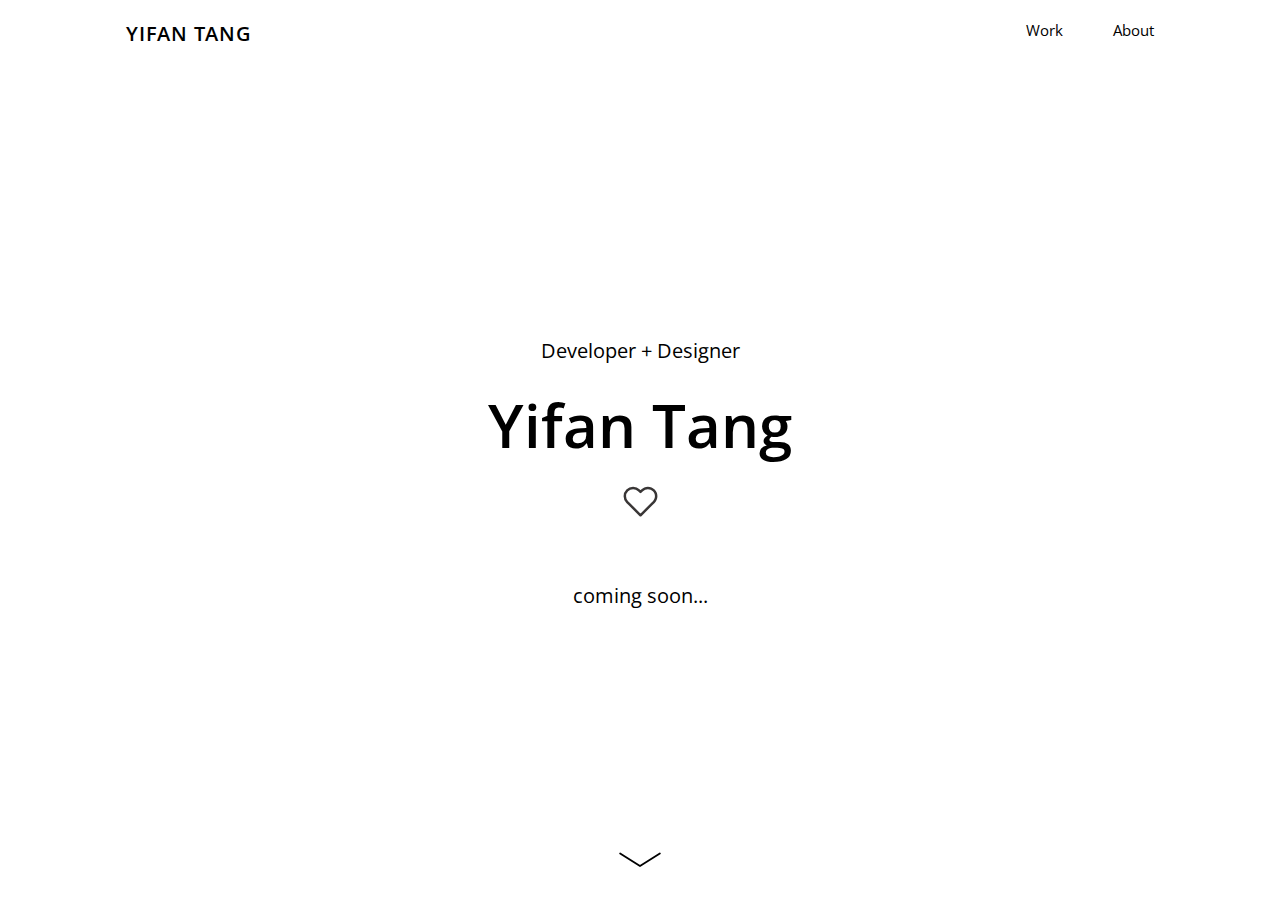
==== index.html @ 67580a28 "Add files via upload" ====
<!DOCTYPE html>
<html lang="en">
  <head>
    <meta charset="utf-8" />
    <title>Yifan Tang &ndash; Portfolio</title>
    <!-- <script src="" defer></script> -->
    <link rel="stylesheet" href="landing.css" />
    <link rel="preconnect" href="https://fonts.googleapis.com" />
    <link rel="preconnect" href="https://fonts.gstatic.com" crossorigin />
    <link
      href="https://fonts.googleapis.com/css2?family=Open+Sans:ital,wght@0,400;0,600;0,700;1,400;1,600;1,700&display=swap"
      rel="stylesheet"
    />
  </head>
  <body>
    <header>
      <div id="header-full-name-div">
        <a href="">YIFAN TANG</a>
      </div>
      <nav id="header-nav">
        <a href="">Work</a>
        <a href="">About</a>
      </nav>
    </header>

    <main>
      <section id="landing-section">
        <div>
          <p>Developer + Designer</p>
          <p>Yifan Tang</p>
          <svg
            xmlns="http://www.w3.org/2000/svg"
            width="35"
            height="31"
            viewBox="0 0 35 31"
            fill="none"
          >
            <path
              d="M30.7604 4.3589C29.9943 3.59241 29.0846 2.98437 28.0835 2.56953C27.0823 2.15468 26.0092 1.94116 24.9254 1.94116C23.8417 1.94116 22.7686 2.15468 21.7674 2.56953C20.7662 2.98437 19.8566 3.59241 19.0904 4.3589L17.5004 5.9489L15.9104 4.3589C14.3629 2.81136 12.264 1.94196 10.0754 1.94196C7.88687 1.94196 5.78796 2.81136 4.24042 4.3589C2.69288 5.90644 1.82349 8.00535 1.82349 10.1939C1.82349 12.3824 2.69288 14.4814 4.24042 16.0289L5.83042 17.6189L17.5004 29.2889L29.1704 17.6189L30.7604 16.0289C31.5269 15.2628 32.135 14.3531 32.5498 13.3519C32.9646 12.3507 33.1782 11.2776 33.1782 10.1939C33.1782 9.11017 32.9646 8.03706 32.5498 7.03587C32.135 6.03468 31.5269 5.12503 30.7604 4.3589Z"
              stroke="#393636"
              stroke-width="2.5"
              stroke-linecap="round"
              stroke-linejoin="round"
            />
          </svg>
          <p>coming soon...</p>
        </div>
        <svg
          id="down-caret"
          xmlns="http://www.w3.org/2000/svg"
          width="60"
          height="60"
          viewBox="0 0 130 130"
          fill="none"
        >
          <path
            d="M22 51L65 78.041L108 51"
            stroke="black"
            stroke-width="4"
            stroke-linecap="round"
            stroke-linejoin="round"
          />
        </svg>
      </section>
    </main>
  </body>
</html>
---- landing.css ----
/* || FOR TESTING PURPOSES ONLY */

/* header {
  border-style: dashed;
  border-color: blue;
}

header > div,
header > nav {
  border-style: dashed;
  border-color: green;
}

nav > a {
  border-style: dashed;
  border-color: yellow;
} */

/* main {
  border-style: dashed;
  border-color: blue;
}

main > section {
  border-style: dashed;
  border-color: green;
}

#landing-section > div {
  border-style: dashed;
  border-color: yellow;
}

#landing-section > div > p {
  border-style: dashed;
  border-color: blue;
}

#landing-section > svg {
  border-style: dashed;
  border-color: yellow;
} */

footer {
  border-style: dashed;
  border-color: blue;
}

img {
  display: block;
}

/* || GENERAL STYLES */

a {
  text-decoration-color: transparent;
  text-underline-offset: 5px;
  color: black;
}

/* || BODY */

body {
  /* background image */
  background-image: url(assets/images/landing\ gradient.png);
  background-repeat: no-repeat;

  /* Flex Container */
  display: flex;
  flex-direction: column;

  margin: 0;
  font-family: 'Open Sans', sans-serif;
}

/* || HEADER */

header {
  /* flex container */
  display: flex;
  flex-direction: row;
  justify-content: space-around;
  padding: 20px;
  font-size: 20px;

  height: 5vh;
  box-sizing: border-box;
}

#header-full-name-div {
  margin-right: 40vw;
  font-weight: 600; /*idk if I want it slightly bolded*/
  letter-spacing: 0.75px;
}

#header-nav {
  display: flex;
  flex-direction: row;
}

#header-nav > a {
  margin-left: 50px;
  font-size: 15px;
  transition: text-decoration 0.4s ease;
}

#header-nav > a:hover {
  text-decoration-color: black;
}

/* || MAIN */

#landing-section {
  /* ensures landing section is always the same height as the screen */
  height: 95vh;
  box-sizing: border-box;

  display: flex;
  flex-direction: column;
  justify-content: center;
  align-items: center;

  text-align: center;
}

#landing-section p {
  margin: 0;
  padding: 10px;
}

#landing-section svg {
  padding: 10px;
}

#landing-section > div > p:first-child {
  font-size: 20px;
  /* font-weight: 600; */
}

#landing-section > div > p:nth-child(2) {
  font-size: 60px;
  font-weight: 600;
}

#down-caret {
  position: absolute;
  bottom: 0%;
}

#landing-section > div > p:nth-child(4) {
  font-size: 20px;
  font-weight: 400;
  margin-top: 40px;
}

/* || FOOTER */

footer {
  background-color: rgb(244, 244, 244);
  /* margin-top: auto; */
}
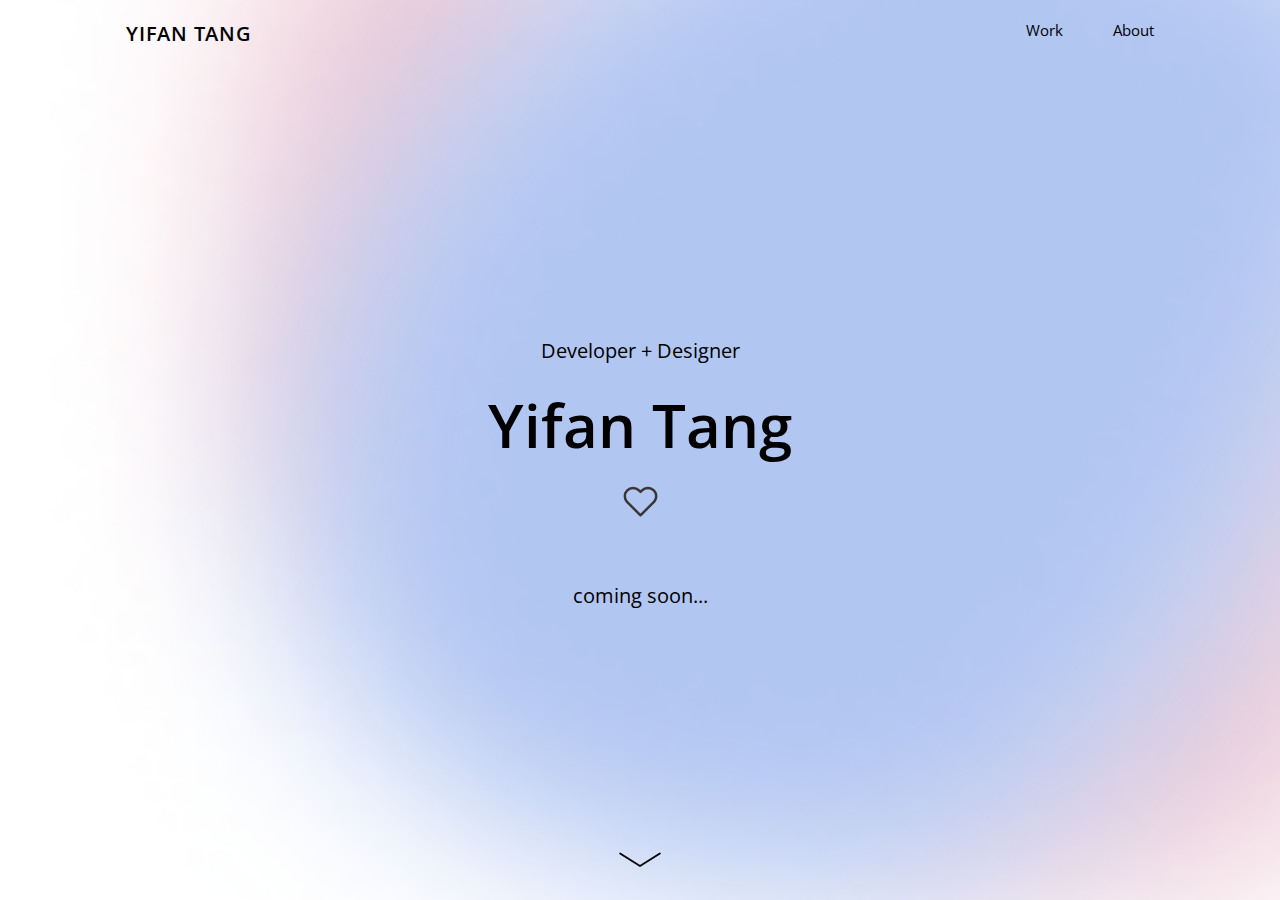
==== commit 6248c172: "Add files via upload" ====
--- a/index.html
+++ b/index.html
@@ -4,7 +4,7 @@
     <meta charset="utf-8" />
     <title>Yifan Tang &ndash; Portfolio</title>
     <!-- <script src="" defer></script> -->
-    <link rel="stylesheet" href="landing.css" />
+    <link rel="stylesheet" href="temp.css" />
     <link rel="preconnect" href="https://fonts.googleapis.com" />
     <link rel="preconnect" href="https://fonts.gstatic.com" crossorigin />
     <link
--- a/temp.css
+++ b/temp.css
@@ -0,0 +1,162 @@
+/* || FOR TESTING PURPOSES ONLY */
+
+/* header {
+  border-style: dashed;
+  border-color: blue;
+}
+
+header > div,
+header > nav {
+  border-style: dashed;
+  border-color: green;
+}
+
+nav > a {
+  border-style: dashed;
+  border-color: yellow;
+} */
+
+/* main {
+  border-style: dashed;
+  border-color: blue;
+}
+
+main > section {
+  border-style: dashed;
+  border-color: green;
+}
+
+#landing-section > div {
+  border-style: dashed;
+  border-color: yellow;
+}
+
+#landing-section > div > p {
+  border-style: dashed;
+  border-color: blue;
+}
+
+#landing-section > svg {
+  border-style: dashed;
+  border-color: yellow;
+} */
+
+footer {
+  border-style: dashed;
+  border-color: blue;
+}
+
+img {
+  display: block;
+}
+
+/* || GENERAL STYLES */
+
+a {
+  text-decoration-color: transparent;
+  text-underline-offset: 5px;
+  color: black;
+}
+
+/* || BODY */
+
+body {
+  /* background image */
+  background-image: url(cropped-gradient-background.png);
+  background-repeat: no-repeat;
+  background-size: cover;
+
+  /* Flex Container */
+  display: flex;
+  flex-direction: column;
+
+  margin: 0;
+  font-family: 'Open Sans', sans-serif;
+}
+
+/* || HEADER */
+
+header {
+  /* flex container */
+  display: flex;
+  flex-direction: row;
+  justify-content: space-around;
+  padding: 20px;
+  font-size: 20px;
+
+  height: 5vh;
+  box-sizing: border-box;
+}
+
+#header-full-name-div {
+  margin-right: 40vw;
+  font-weight: 600; /*idk if I want it slightly bolded*/
+  letter-spacing: 0.75px;
+}
+
+#header-nav {
+  display: flex;
+  flex-direction: row;
+}
+
+#header-nav > a {
+  margin-left: 50px;
+  font-size: 15px;
+  transition: text-decoration 0.4s ease;
+}
+
+#header-nav > a:hover {
+  text-decoration-color: black;
+}
+
+/* || MAIN */
+
+#landing-section {
+  /* ensures landing section is always the same height as the screen */
+  height: 95vh;
+  box-sizing: border-box;
+
+  display: flex;
+  flex-direction: column;
+  justify-content: center;
+  align-items: center;
+
+  text-align: center;
+}
+
+#landing-section p {
+  margin: 0;
+  padding: 10px;
+}
+
+#landing-section svg {
+  padding: 10px;
+}
+
+#landing-section > div > p:first-child {
+  font-size: 20px;
+  /* font-weight: 600; */
+}
+
+#landing-section > div > p:nth-child(2) {
+  font-size: 60px;
+  font-weight: 600;
+}
+
+#down-caret {
+  position: absolute;
+  bottom: 0%;
+}
+
+#landing-section > div > p:nth-child(4) {
+  font-size: 20px;
+  font-weight: 400;
+  margin-top: 40px;
+}
+
+/* || FOOTER */
+
+footer {
+  background-color: rgb(244, 244, 244);
+  /* margin-top: auto; */
+}
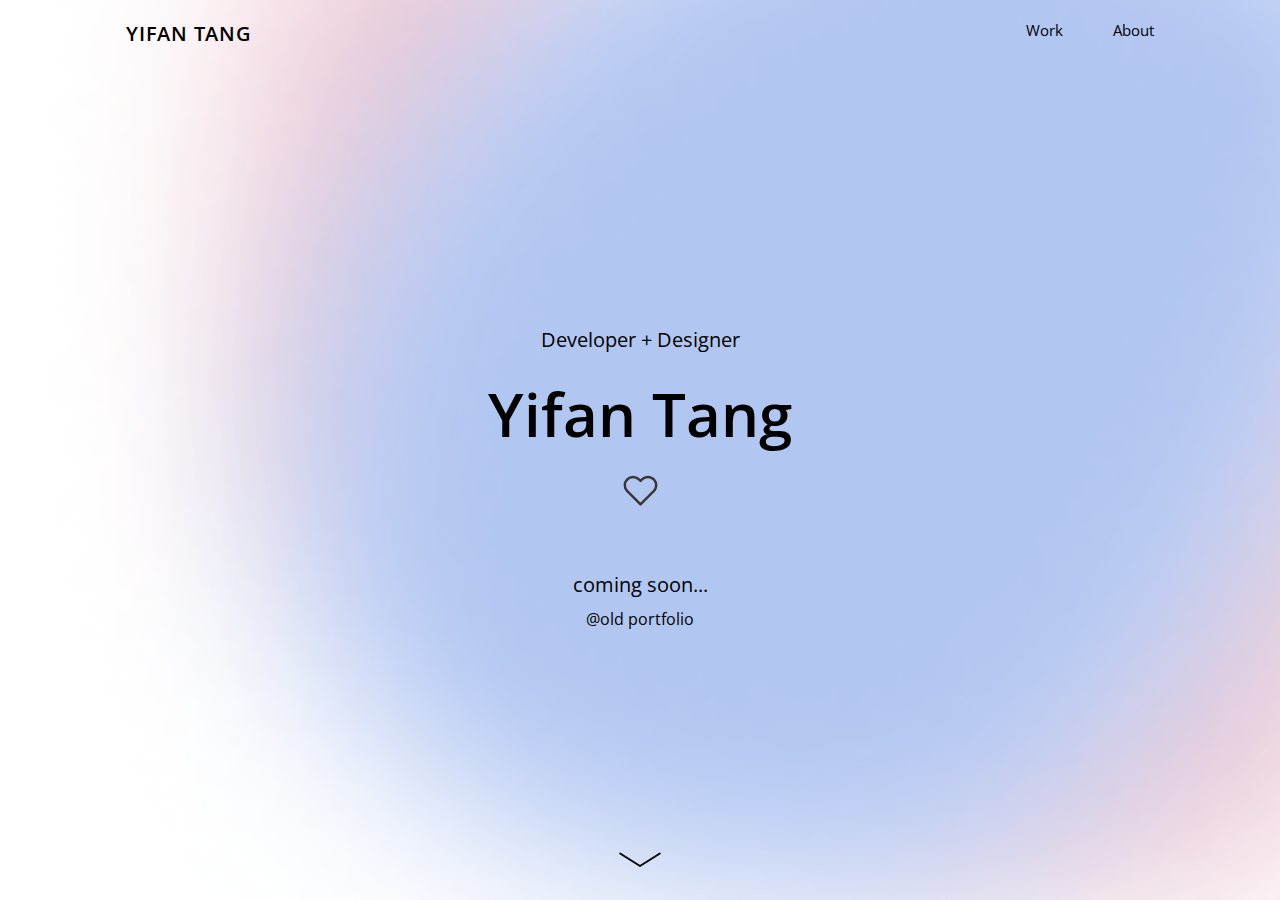
==== commit 81123cec: "Update index.html" ====
--- a/index.html
+++ b/index.html
@@ -44,6 +44,9 @@
             />
           </svg>
           <p>coming soon...</p>
+          <a href="https://yifant8.wixsite.com/portfolio" target="_blank"
+            >@old portfolio</a
+          >
         </div>
         <svg
           id="down-caret"
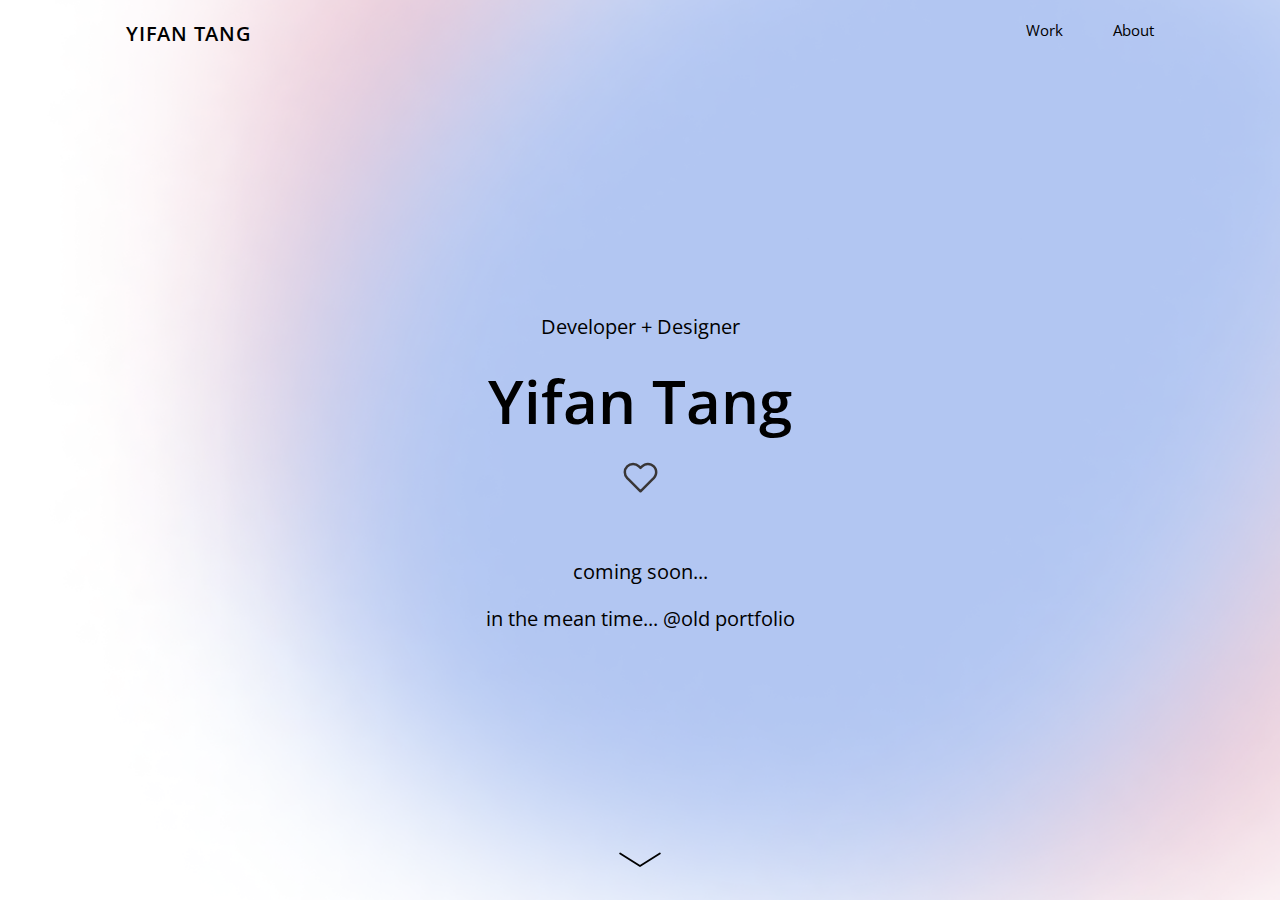
==== commit 855ab3d9: "Update index.html" ====
--- a/index.html
+++ b/index.html
@@ -44,9 +44,12 @@
             />
           </svg>
           <p>coming soon...</p>
-          <a href="https://yifant8.wixsite.com/portfolio" target="_blank"
-            >@old portfolio</a
-          >
+          <p>
+            in the mean time...
+            <a href="https://yifant8.wixsite.com/portfolio" target="_blank"
+              >@old portfolio</a
+            >
+          </p>
         </div>
         <svg
           id="down-caret"
--- a/temp.css
+++ b/temp.css
@@ -153,6 +153,22 @@
   font-weight: 400;
   margin-top: 40px;
 }
+#landing-section > div > p:nth-child(5) {
+  font-size: 20px;
+  font-weight: 400;
+}
+
+#landing-section > div > p > a {
+  font-size: 20px;
+  font-weight: 400;
+  text-underline-offset: 10px;
+  transition: color, text-decoration 0.4s ease;
+}
+
+#landing-section > div > p > a:hover {
+  text-decoration-color: rgba(0, 0, 0, 0.255);
+  color: rgba(0, 0, 0, 0.69);
+}
 
 /* || FOOTER */
 
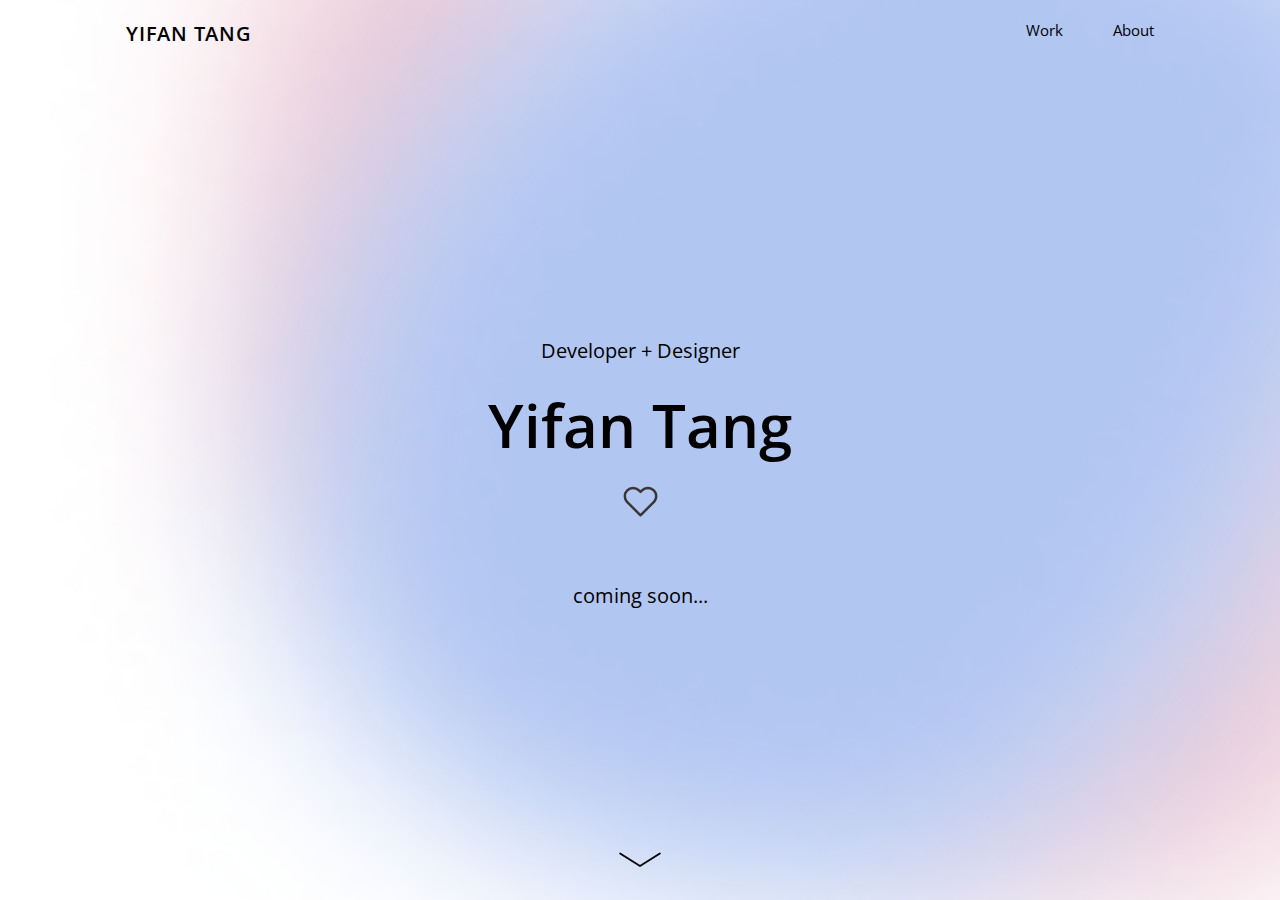
==== commit 9bab6a49: "Update index.html" ====
--- a/index.html
+++ b/index.html
@@ -44,12 +44,12 @@
             />
           </svg>
           <p>coming soon...</p>
-          <p>
+<!--           <p>
             in the mean time...
             <a href="https://yifant8.wixsite.com/portfolio" target="_blank"
               >@old portfolio</a
             >
-          </p>
+          </p> -->
         </div>
         <svg
           id="down-caret"
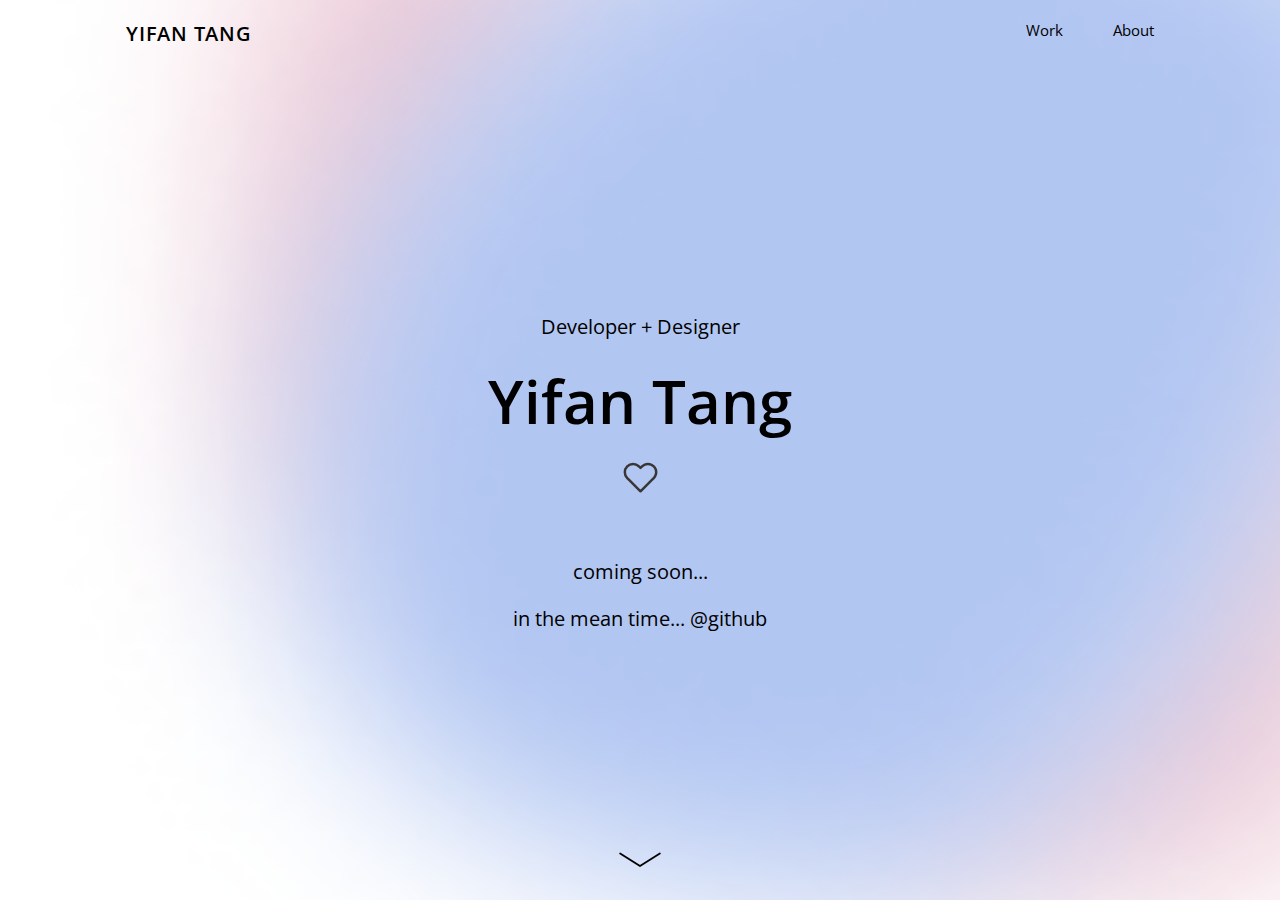
==== commit 1ae6ef6e: "Update index.html" ====
--- a/index.html
+++ b/index.html
@@ -44,12 +44,12 @@
             />
           </svg>
           <p>coming soon...</p>
-<!--           <p>
+          <p>
             in the mean time...
-            <a href="https://yifant8.wixsite.com/portfolio" target="_blank"
-              >@old portfolio</a
+            <a href="https://github.com/yifan441" target="_blank"
+              >@github</a
             >
-          </p> -->
+          </p>
         </div>
         <svg
           id="down-caret"
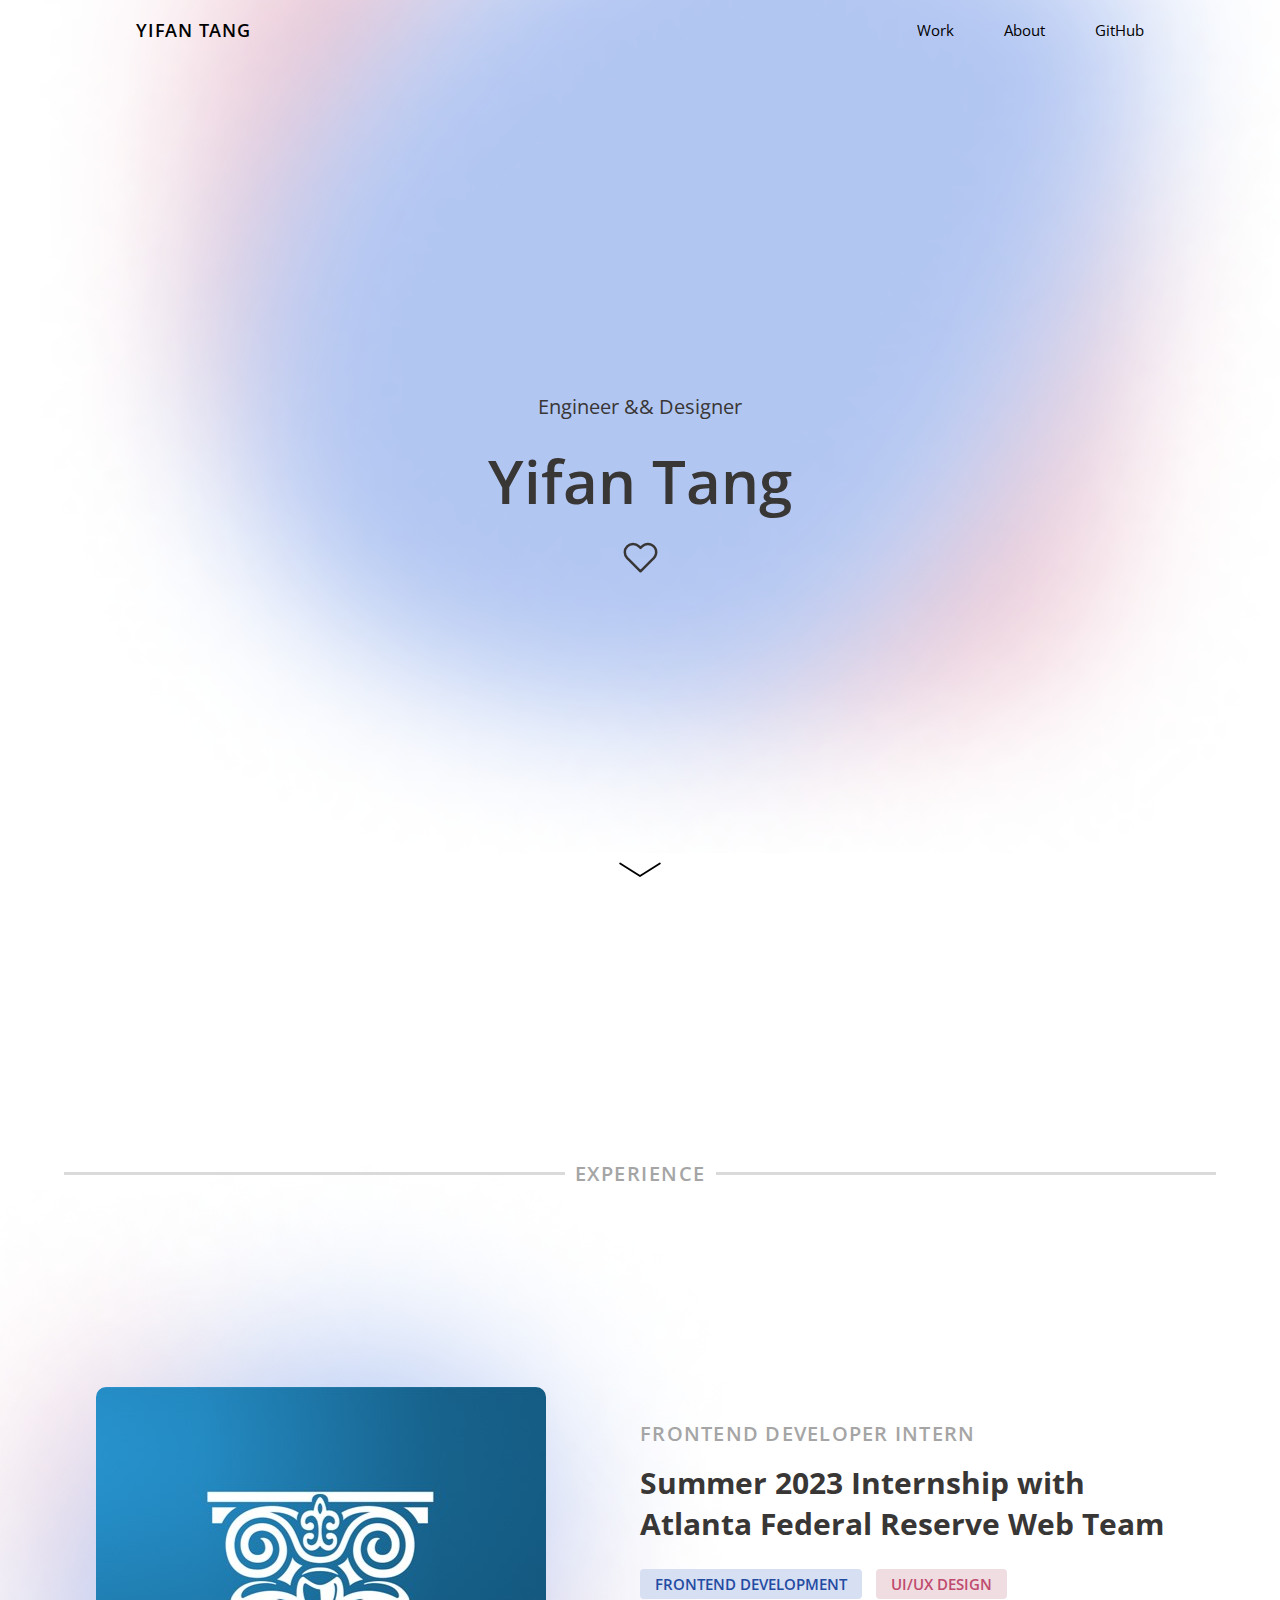
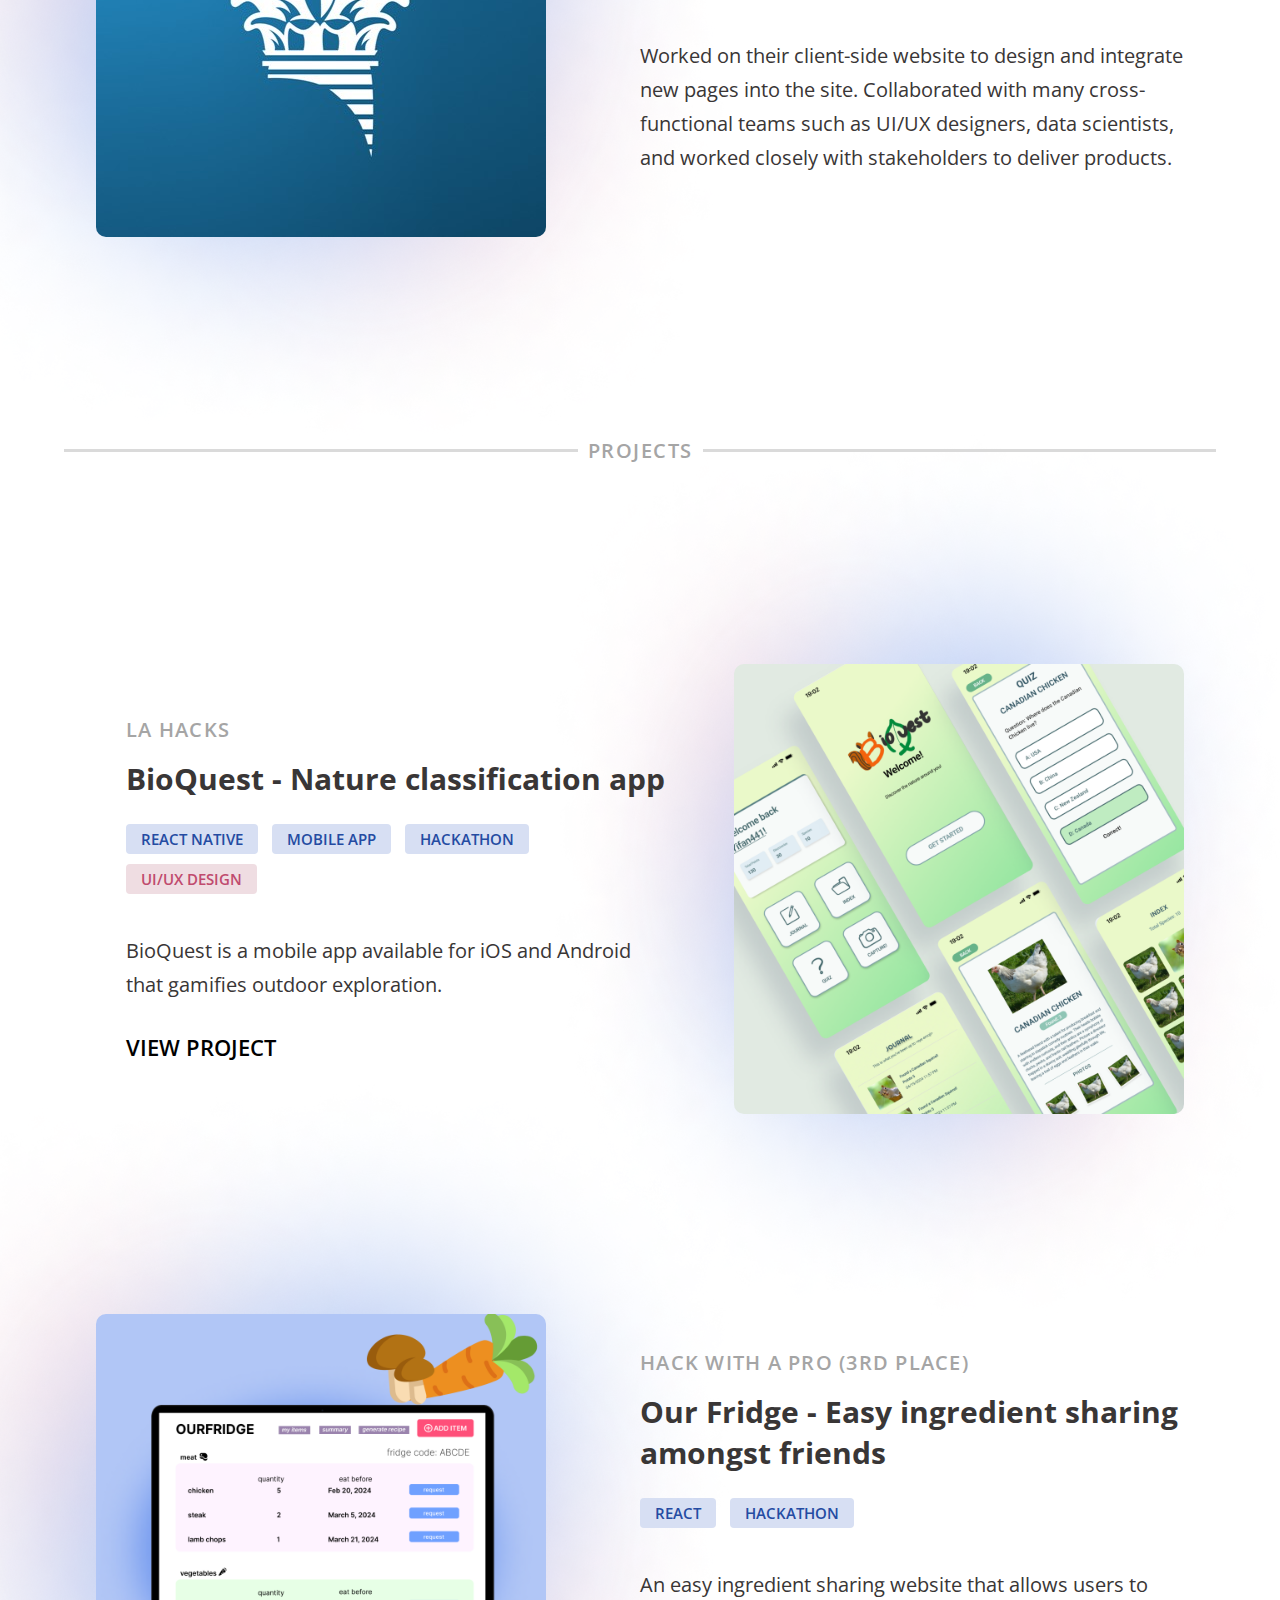
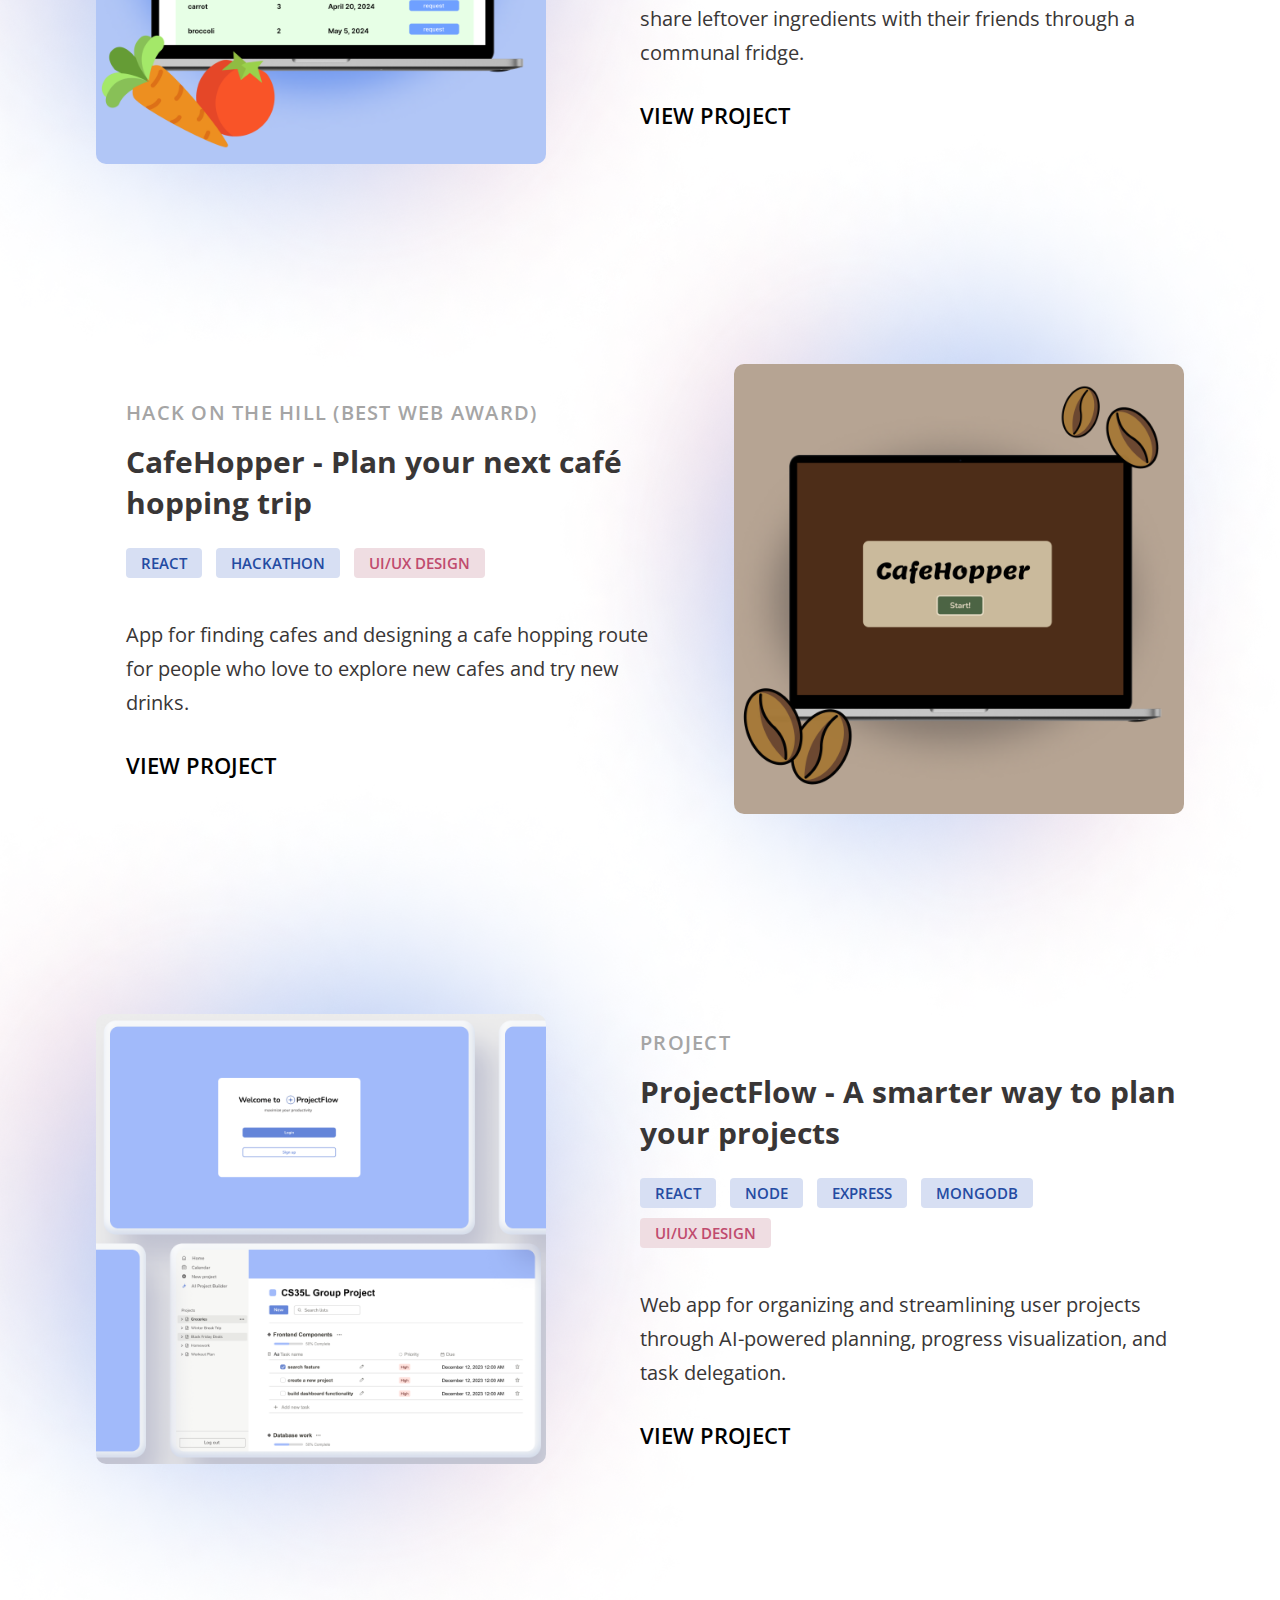
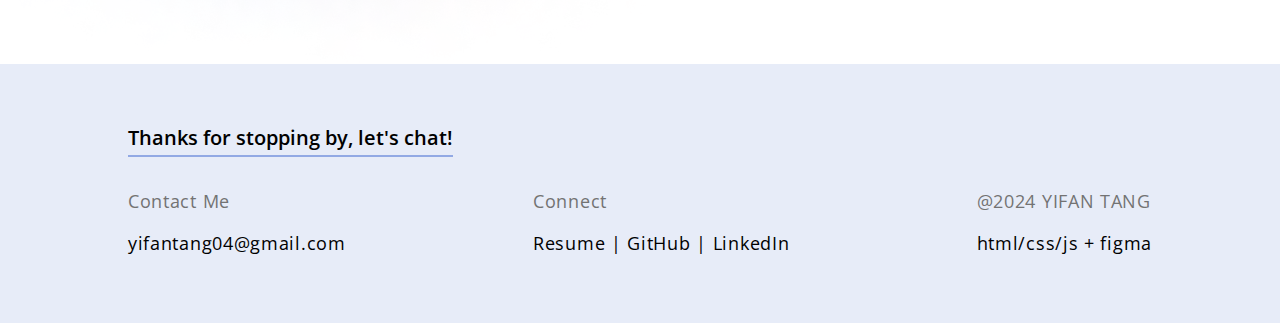
==== commit 9736ba02: "Updated portfolio" ====
--- a/index.html
+++ b/index.html
@@ -3,71 +3,214 @@
   <head>
     <meta charset="utf-8" />
     <title>Yifan Tang &ndash; Portfolio</title>
-    <!-- <script src="" defer></script> -->
-    <link rel="stylesheet" href="temp.css" />
+    <link rel="stylesheet" href="/styles/global.css" />
+    <link rel="stylesheet" href="/styles/index.css" />
     <link rel="preconnect" href="https://fonts.googleapis.com" />
     <link rel="preconnect" href="https://fonts.gstatic.com" crossorigin />
     <link
       href="https://fonts.googleapis.com/css2?family=Open+Sans:ital,wght@0,400;0,600;0,700;1,400;1,600;1,700&display=swap"
       rel="stylesheet"
     />
+    <link href="/assets/favicon.ico" rel="icon" type="image/x-icon" />
+    <link rel="shortcut icon" href="assets/favicon.ico" type="image/x-icon" />
+    <script src="scripts/index.js" defer></script>
   </head>
   <body>
     <header>
       <div id="header-full-name-div">
-        <a href="">YIFAN TANG</a>
+        <a href=".">YIFAN TANG</a>
       </div>
       <nav id="header-nav">
-        <a href="">Work</a>
-        <a href="">About</a>
+        <a href="#work-section" class="js-scroll-link">Work</a>
+        <a href="about.html">About</a>
+        <a href="https://github.com/yifan441" target="_blank" rel="noopener">GitHub</a>
       </nav>
     </header>
 
     <main>
       <section id="landing-section">
         <div>
-          <p>Developer + Designer</p>
+          <p>Engineer && Designer</p>
           <p>Yifan Tang</p>
-          <svg
-            xmlns="http://www.w3.org/2000/svg"
-            width="35"
-            height="31"
-            viewBox="0 0 35 31"
-            fill="none"
-          >
-            <path
-              d="M30.7604 4.3589C29.9943 3.59241 29.0846 2.98437 28.0835 2.56953C27.0823 2.15468 26.0092 1.94116 24.9254 1.94116C23.8417 1.94116 22.7686 2.15468 21.7674 2.56953C20.7662 2.98437 19.8566 3.59241 19.0904 4.3589L17.5004 5.9489L15.9104 4.3589C14.3629 2.81136 12.264 1.94196 10.0754 1.94196C7.88687 1.94196 5.78796 2.81136 4.24042 4.3589C2.69288 5.90644 1.82349 8.00535 1.82349 10.1939C1.82349 12.3824 2.69288 14.4814 4.24042 16.0289L5.83042 17.6189L17.5004 29.2889L29.1704 17.6189L30.7604 16.0289C31.5269 15.2628 32.135 14.3531 32.5498 13.3519C32.9646 12.3507 33.1782 11.2776 33.1782 10.1939C33.1782 9.11017 32.9646 8.03706 32.5498 7.03587C32.135 6.03468 31.5269 5.12503 30.7604 4.3589Z"
-              stroke="#393636"
-              stroke-width="2.5"
-              stroke-linecap="round"
-              stroke-linejoin="round"
+          <img src="assets/icons/heart.svg" alt="heart" class="heart-icon" />
+        </div>
+        <img
+          src="assets/icons/down-caret.svg"
+          id="down-caret"
+          class="js-scroll-link"
+          href="#work-section"
+          alt="down caret"
+        />
+      </section>
+      <section id="work-section">
+        <!-- TODO: add a scroll back to top button -->
+        <div class="word-divider-div">
+          <hr />
+          <span>EXPERIENCE</span>
+          <hr />
+        </div>
+        <div class="project">
+          <div class="project__image">
+            <img
+              src="assets/images/atlanta-fed-logo.jpg"
+              width="450"
+              height="450"
+              alt="Federal Reserve Bank of Atlanta Logo"
             />
-          </svg>
-          <p>coming soon...</p>
-          <p>
-            in the mean time...
-            <a href="https://github.com/yifan441" target="_blank"
-              >@github</a
-            >
-          </p>
-        </div>
-        <svg
-          id="down-caret"
-          xmlns="http://www.w3.org/2000/svg"
-          width="60"
-          height="60"
-          viewBox="0 0 130 130"
-          fill="none"
-        >
-          <path
-            d="M22 51L65 78.041L108 51"
-            stroke="black"
-            stroke-width="4"
-            stroke-linecap="round"
-            stroke-linejoin="round"
-          />
-        </svg>
+            <img src="assets/images/mini-landing-gradient.png" class="mini-gradient" />
+          </div>
+          <div class="project__description">
+            <p>FRONTEND DEVELOPER INTERN</p>
+            <h1>Summer 2023 Internship with Atlanta Federal Reserve Web Team</h1>
+            <div class="attributes">
+              <div class="attribute-tag purple">FRONTEND DEVELOPMENT</div>
+              <div class="attribute-tag pink">UI/UX DESIGN</div>
+            </div>
+            <p>
+              Worked on their client-side website to design and integrate new pages into the site. Collaborated with
+              many cross-functional teams such as UI/UX designers, data scientists, and worked closely with stakeholders
+              to deliver products.
+            </p>
+            <!-- <a href="" class="view-project-btn">VIEW PROJECT</a> -->
+          </div>
+        </div>
+        <div class="word-divider-div">
+          <hr />
+          <span>PROJECTS</span>
+          <hr />
+        </div>
+        <div class="project right">
+          <div class="project__description">
+            <p>LA HACKS</p>
+            <h1>BioQuest - Nature classification app</h1>
+            <div class="attributes">
+              <div class="attribute-tag purple">REACT NATIVE</div>
+              <div class="attribute-tag purple">MOBILE APP</div>
+              <div class="attribute-tag purple">HACKATHON</div>
+              <div class="attribute-tag pink">UI/UX DESIGN</div>
+            </div>
+            <p>BioQuest is a mobile app available for iOS and Android that gamifies outdoor exploration.</p>
+            <a href="https://github.com/warrickhe/YAEW" rel="noopener" target="_blank" class="view-project-btn"
+              >VIEW PROJECT</a
+            >
+          </div>
+          <div class="project__image">
+            <img src="assets/images/project_bioquest.png" width="450" height="450" alt="Mockup of BioQuest app" />
+            <img src="assets/images/mini-landing-gradient.png" class="mini-gradient" />
+          </div>
+        </div>
+        <div class="project">
+          <div class="project__image">
+            <img src="assets/images/project_ourfridge.png" width="450" height="450" alt="Mockup of OurFridge app" />
+            <img src="assets/images/mini-landing-gradient.png" class="mini-gradient" />
+          </div>
+          <div class="project__description">
+            <p>HACK WITH A PRO (3RD PLACE)</p>
+            <h1>Our Fridge - Easy ingredient sharing amongst friends</h1>
+            <div class="attributes">
+              <div class="attribute-tag purple">REACT</div>
+              <div class="attribute-tag purple">HACKATHON</div>
+            </div>
+            <p>
+              An easy ingredient sharing website that allows users to share leftover ingredients with their friends
+              through a communal fridge.
+            </p>
+            <a href="https://github.com/hailenwashere/hackwapro" rel="noopener" target="_blank" class="view-project-btn"
+              >VIEW PROJECT</a
+            >
+          </div>
+        </div>
+        <div class="project right">
+          <div class="project__description">
+            <p>HACK ON THE HILL (BEST WEB AWARD)</p>
+            <h1>CafeHopper - Plan your next café hopping trip</h1>
+            <div class="attributes">
+              <div class="attribute-tag purple">REACT</div>
+              <div class="attribute-tag purple">HACKATHON</div>
+              <div class="attribute-tag pink">UI/UX DESIGN</div>
+            </div>
+            <p>
+              App for finding cafes and designing a cafe hopping route for people who love to explore new cafes and try
+              new drinks.
+            </p>
+            <a href="https://github.com/warrickhe/CafeHopper" rel="noopener" target="_blank" class="view-project-btn"
+              >VIEW PROJECT</a
+            >
+          </div>
+          <div class="project__image">
+            <img src="assets/images/projects_cafehopper.png" width="450" height="450" alt="Mockup of CafeHopper app" />
+            <img src="assets/images/mini-landing-gradient.png" class="mini-gradient" />
+          </div>
+        </div>
+        <div class="project">
+          <div class="project__image">
+            <img src="assets/images/project_projectflow.png" width="450" height="450" alt="Mockup of ProjectFlow app" />
+            <img src="assets/images/mini-landing-gradient.png" class="mini-gradient" />
+          </div>
+          <div class="project__description">
+            <p>PROJECT</p>
+            <h1>ProjectFlow - A smarter way to plan your projects</h1>
+            <div class="attributes">
+              <div class="attribute-tag purple">REACT</div>
+              <div class="attribute-tag purple">NODE</div>
+              <div class="attribute-tag purple">EXPRESS</div>
+              <div class="attribute-tag purple">MONGODB</div>
+              <div class="attribute-tag pink">UI/UX DESIGN</div>
+            </div>
+            <p>
+              Web app for organizing and streamlining user projects through AI-powered planning, progress visualization,
+              and task delegation.
+            </p>
+            <a href="https://github.com/yifan441/ProjectFlow" rel="noopener" target="_blank" class="view-project-btn"
+              >VIEW PROJECT</a
+            >
+          </div>
+        </div>
+        <!-- <div class="project right">
+          <div class="project__description">
+            <p>BRUINLABS STARTUP INCUBATOR</p>
+            <h1>LineUp - Find your community</h1>
+            <div class="attributes">
+              <div class="attribute-tag pink">UI/UX DESIGN</div>
+            </div>
+            <p>
+              App concept for college students to find friends and community in a new city after
+              graduation.
+            </p>
+            <a href="" class="view-project-btn">VIEW PROJECT</a>
+          </div>
+          <div class="project__image">
+            <img src="https://fakeimg.pl/450x450/D9D9D9/909090" />
+            <img src="assets/images/mini-landing-gradient.png" class="mini-gradient" />
+          </div>
+        </div> -->
       </section>
     </main>
+    <footer>
+      <p>Thanks for stopping by, let's chat!</p>
+      <div class="info-blocks">
+        <div>
+          <p>Contact Me</p>
+          <p>yifantang04@gmail.com</p>
+        </div>
+        <div>
+          <p>Connect</p>
+          <p>
+            <a
+              href="https://drive.google.com/file/d/1B1faExwahN-UI_M6HQO4Zd6vg0gzUHmi/view?usp=sharing"
+              target="_blank"
+              rel="noopener"
+              >Resume</a
+            >
+            | <a href="https://github.com/yifan441" target="_blank" rel="noopener">GitHub</a> |
+            <a href="https://www.linkedin.com/in/yifan-tang/" target="_blank" rel="noopener">LinkedIn</a>
+          </p>
+        </div>
+        <div>
+          <p>@2024 YIFAN TANG</p>
+          <p>html/css/js + figma</p>
+        </div>
+      </div>
+    </footer>
   </body>
 </html>
--- a/styles/global.css
+++ b/styles/global.css
@@ -0,0 +1,155 @@
+/* || GENERAL STYLES */
+
+a {
+  text-decoration-color: transparent;
+  text-underline-offset: 5px;
+  color: black;
+}
+
+body {
+  margin: 0;
+  font-family: 'Open Sans', sans-serif;
+  color: #393636;
+}
+
+img {
+  display: block;
+}
+
+/* || LANDING IMAGE*/
+
+body {
+  /* background image */
+  background-repeat: no-repeat;
+  background-size: 100% auto;
+
+  /* TODO: add media query for when screen size increases */
+
+  /* Flex Container */
+  display: flex;
+  flex-direction: column;
+}
+
+/* || LANDING SECTION */
+
+#landing-section {
+  /* ensures landing section is always the same height as the screen */
+  height: 95vh;
+  box-sizing: border-box;
+  margin-bottom: 200px;
+
+  display: flex;
+  flex-direction: column;
+  justify-content: center;
+  align-items: center;
+
+  text-align: center;
+
+  @media screen and (min-width: 1505px) {
+    margin-bottom: 450px;
+  }
+}
+
+/* || HEADER */
+
+header {
+  /* flex container */
+  display: flex;
+  justify-content: space-around;
+  align-items: center;
+  box-sizing: border-box;
+
+  height: 5vh;
+  width: 90%;
+  max-width: 1400px;
+  padding: 25px 20px;
+  margin: 5px auto 0 auto;
+
+  font-size: 18px;
+
+  /* background: rgba(255, 255, 255, 0.4); */
+  border-radius: 10px;
+}
+
+#header-full-name-div {
+  margin-right: 40vw;
+  font-weight: 600; /*idk if I want it slightly bolded*/
+  letter-spacing: 0.75px;
+}
+
+#header-nav {
+  display: flex;
+  flex-direction: row;
+}
+
+#header-nav > a {
+  margin-left: 50px;
+  font-size: 15px;
+  transition: text-decoration 0.4s ease;
+}
+
+#header-nav > a:hover {
+  text-decoration-color: black;
+}
+
+/* || FOOTER */
+
+footer {
+  background-color: rgba(215, 223, 243, 0.6);
+  padding: 30px 10% 30px 10%;
+
+  @media screen and (min-width: 1505px) {
+    padding: 0 18% 0 18%;
+  }
+}
+
+footer > p {
+  color: black;
+  font-size: 20px;
+  font-weight: 600;
+
+  text-decoration: underline;
+  text-decoration-color: #92a9e4;
+  text-decoration-thickness: 2px;
+  text-underline-offset: 10px;
+}
+
+footer > p {
+  margin-top: 30px;
+}
+
+footer .info-blocks {
+  display: flex;
+  justify-content: space-between;
+  margin-bottom: 20px;
+}
+
+footer .info-blocks > div > p:nth-child(1) {
+  color: #737373;
+  font-size: 18px;
+  font-weight: 400;
+  letter-spacing: 0.7px;
+}
+
+footer .info-blocks > div > p:nth-child(2) {
+  color: #000;
+  font-size: 18px;
+  font-weight: 400;
+  letter-spacing: 0.7px;
+}
+
+footer a {
+  transition: color, text-decoration 0.4s ease;
+}
+
+footer a:hover {
+  text-decoration-color: #92a9e4;
+  color: #6881c1;
+}
+
+/* || MINI GRADIENT */
+
+.mini-gradient {
+  position: absolute;
+  z-index: -1; /* Place the second image behind the container */
+}
--- a/styles/index.css
+++ b/styles/index.css
@@ -0,0 +1,245 @@
+/* || FOR TESTING PURPOSES ONLY */
+
+/* header {
+  border-style: dashed;
+  border-color: blue;
+}
+
+header > div,
+header > nav {
+  border-style: dashed;
+  border-color: green;
+}
+
+nav > a {
+  border-style: dashed;
+  border-color: yellow;
+}
+
+main {
+  border-style: dashed;
+  border-color: blue;
+}
+
+main > section {
+  border-style: dashed;
+  border-color: green;
+}
+
+#landing-section > div {
+  border-style: dashed;
+  border-color: yellow;
+}
+
+#landing-section > div > p {
+  border-style: dashed;
+  border-color: blue;
+}
+
+#landing-section > svg {
+  border-style: dashed;
+  border-color: yellow;
+} */
+
+/* footer {
+  border-style: dashed;
+  border-color: blue;
+} */
+
+/* || LANDING IMAGE */
+body {
+  background-image: url(/assets/images/landing-gradient.png);
+}
+
+/* || LANDING SECTION */
+
+#landing-section p {
+  margin: 0;
+  padding: 10px;
+}
+
+#landing-section .heart-icon {
+  margin-left: auto;
+  margin-right: auto;
+  padding: 10px;
+}
+
+#landing-section > div > p:first-child {
+  font-size: 20px;
+  /* font-weight: 600; */
+}
+
+#landing-section > div > p:nth-child(2) {
+  font-size: 60px;
+  font-weight: 600;
+}
+
+#down-caret {
+  position: absolute;
+  bottom: 0%;
+  cursor: pointer;
+}
+
+#landing-section > div > p:nth-child(4) {
+  font-size: 20px;
+  font-weight: 400;
+  margin-top: 40px;
+}
+#landing-section > div > p:nth-child(5) {
+  font-size: 20px;
+  font-weight: 400;
+}
+
+#landing-section > div > p > a {
+  font-size: 20px;
+  font-weight: 400;
+  text-underline-offset: 10px;
+  transition: color, text-decoration 0.4s ease;
+}
+
+#landing-section > div > p > a:hover {
+  text-decoration-color: rgba(0, 0, 0, 0.255);
+  color: rgba(0, 0, 0, 0.69);
+}
+
+/* || WORK SECTION */
+
+#work-section {
+  padding-top: 50px;
+}
+
+.word-divider-div {
+  display: flex;
+  align-items: center;
+  width: 90%;
+  max-width: 1600px;
+  margin: 0 auto 0 auto;
+  gap: 10px;
+}
+
+.word-divider-div > hr {
+  flex-grow: 1;
+  border: 0;
+  border-top: 3px solid #dadada;
+}
+
+.word-divider-div span {
+  color: #a5a5a5;
+  font-size: 20px;
+  font-weight: 600;
+  letter-spacing: 1.5px;
+}
+
+.project {
+  width: 85%;
+  max-width: 1250px;
+  display: flex;
+  justify-content: space-between;
+
+  margin: 0 auto 200px auto;
+  position: relative;
+}
+
+.word-divider-div + .project {
+  margin: 200px auto 200px auto;
+}
+
+.project__image {
+  position: relative;
+  overflow: visible;
+}
+
+.project__image > img {
+  border-radius: 10px;
+}
+
+.project .mini-gradient {
+  top: -240px; /* Adjust position as needed */
+  left: -250px; /* Adjust position as needed */
+  width: 900px; /* Adjust width as needed */
+  height: 900px; /* Adjust height as needed */
+}
+
+.right .mini-gradient {
+  left: -190px; /* Adjust position as needed */
+  width: 750px; /* Adjust width as needed */
+}
+
+.project__description {
+  width: 50%;
+  max-width: 650px;
+  display: flex;
+  flex-direction: column;
+  justify-content: center;
+}
+
+.right .project__description {
+  padding-left: 30px;
+}
+
+.project__description > p:nth-of-type(1) {
+  margin: 0 0 15px 0;
+
+  color: #a5a5a5;
+  font-size: 20px;
+  font-weight: 600;
+  letter-spacing: 1.25px;
+}
+
+.project__description > h1 {
+  margin: 0 0 25px 0;
+
+  font-size: 30px;
+  font-weight: 700;
+}
+
+.project__description > p:nth-of-type(2) {
+  line-height: 1.7;
+}
+
+.attributes {
+  margin-bottom: 30px;
+}
+
+.attribute-tag {
+  width: auto;
+  height: auto;
+  display: inline-block;
+  padding: 5px 15px;
+  margin: auto 10px 10px auto;
+
+  border-radius: 4px;
+
+  font-family: 'Open Sans';
+  font-size: 15px;
+  font-style: normal;
+  font-weight: 600;
+  line-height: normal;
+}
+
+.attribute-tag.purple {
+  color: #244ba2;
+  background: #d7dff3;
+}
+
+.attribute-tag.pink {
+  color: #c04b6e;
+  background: #efdde2;
+}
+
+.project__description > p:nth-of-type(2) {
+  margin: 0 0 30px 0;
+  font-size: 20px;
+}
+
+.view-project-btn {
+  font-size: 22px;
+  font-weight: 600;
+
+  transition: color, text-decoration 0.4s ease;
+}
+
+.view-project-btn:hover {
+  text-decoration-color: rgba(19, 52, 121, 0.5);
+  color: rgba(19, 52, 121, 0.69);
+}
